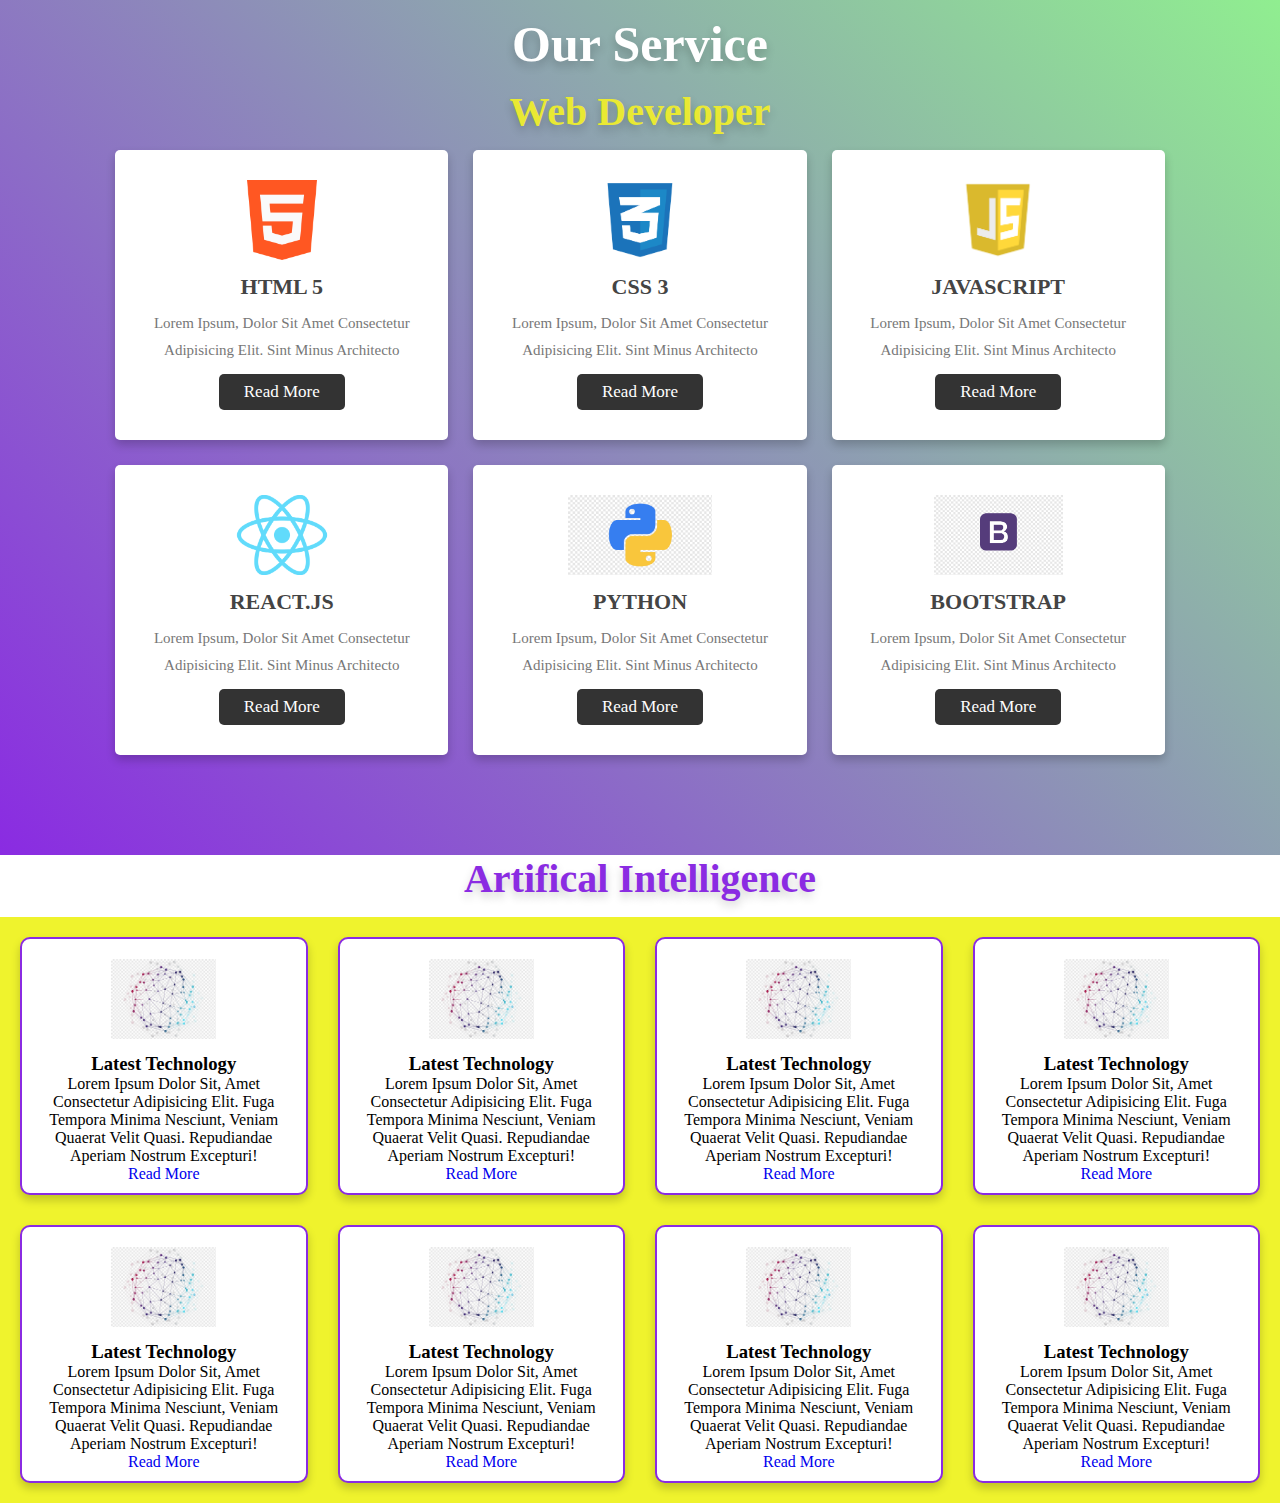
==== service.html @ 6fd2b8f4 "Add files via upload" ====
<!DOCTYPE html>
<html lang="en">
<head>
    <meta charset="UTF-8">
    <meta http-equiv="X-UA-Compatible" content="IE=edge">
    <meta name="viewport" content="width=device-width, initial-scale=1.0">
    <title>Service</title>
    <link rel="stylesheet" href="service.css">
</head>
<body>
    <div class ="service">
        <h1 class="heading">our service</h1>
        <h4 class="heading1">Web Developer</h4>
        <div class="box-service">
            <div class="box">
                <img src="service/732212.png" alt="">
                <h3>HTML 5</h3>
                <p>Lorem ipsum, dolor sit amet consectetur adipisicing elit. Sint minus architecto</p>
                <a href="https://www.w3schools.com/html/" class="btn">read more</a>
            </div>
            <div class="box">
                <img src="service/css3.png" alt="">
                <h3>CSS 3</h3>
                <p>Lorem ipsum, dolor sit amet consectetur adipisicing elit. Sint minus architecto</p>
                <a href="#" class="btn">read more</a>
            </div>
            <div class="box">
                <img src="service/js.png" alt="">
                <h3>JAVASCRIPT</h3>
                <p>Lorem ipsum, dolor sit amet consectetur adipisicing elit. Sint minus architecto</p>
                <a href="https://www.w3schools.com/js/" class="btn">read more</a>
            </div>
            <div class="box">
                <img src="service/React.png" alt="">
                <h3>REACT.JS</h3>
                <p>Lorem ipsum, dolor sit amet consectetur adipisicing elit. Sint minus architecto</p>
                <a href="#" class="btn">read more</a>
            </div>
            <div class="box">
                <img src="service/python.png" alt="">
                <h3>PYTHON</h3>
                <p>Lorem ipsum, dolor sit amet consectetur adipisicing elit. Sint minus architecto</p>
                <a href="#" class="btn">read more</a>
            </div>
            <div class="box">
                <img src="service/Boot.png" alt="">
                <h3>BOOTSTRAP</h3>
                <p>Lorem ipsum, dolor sit amet consectetur adipisicing elit. Sint minus architecto</p>
                <a href="#" class="btn">read more</a>
            </div>
        </div>
    </div>
                     <!-- Artifical Intelligence -->

    <h1 class="heading3">Artifical Intelligence</h1>
    <div class="box-container1">
        <div class="box2">
            <div class="icon">
                <img src="service/block.png" alt="">
            </div>
            <h3 class="title">Latest Technology</h3>
            <p>Lorem ipsum dolor sit, amet consectetur adipisicing elit. Fuga tempora minima nesciunt, veniam quaerat
                velit quasi. Repudiandae aperiam nostrum excepturi!</p>
            <a href="#">Read More</a>

        </div>
        <div class="box2">
            <div class="icon">
                <img src="service/block.png" alt="">
            </div>
            <h3 class="title">Latest Technology</h3>
            <p>Lorem ipsum dolor sit, amet consectetur adipisicing elit. Fuga tempora minima nesciunt, veniam quaerat
                velit quasi. Repudiandae aperiam nostrum excepturi!</p>
            <a href="#">Read More</a>

        </div>
        <div class="box2">
            <div class="icon">
                <img src="service/block.png" alt="">
            </div>
            <h3 class="title">Latest Technology</h3>
            <p>Lorem ipsum dolor sit, amet consectetur adipisicing elit. Fuga tempora minima nesciunt, veniam quaerat
                velit quasi. Repudiandae aperiam nostrum excepturi!</p>
            <a href="#">Read More</a>

        </div>
        <div class="box2">
            <div class="icon">
                <img src="service/block.png" alt="">
            </div>
            <h3 class="title">Latest Technology</h3>
            <p>Lorem ipsum dolor sit, amet consectetur adipisicing elit. Fuga tempora minima nesciunt, veniam quaerat
                velit quasi. Repudiandae aperiam nostrum excepturi!</p>
            <a href="#">Read More</a>

        </div>
        <div class="box2">
            <div class="icon">
                <img src="service/block.png" alt="">
            </div>
            <h3 class="title">Latest Technology</h3>
            <p>Lorem ipsum dolor sit, amet consectetur adipisicing elit. Fuga tempora minima nesciunt, veniam quaerat
                velit quasi. Repudiandae aperiam nostrum excepturi!</p>
            <a href="#">Read More</a>

        </div>
        <div class="box2">
            <div class="icon">
                <img src="service/block.png" alt="">
            </div>
            <h3 class="title">Latest Technology</h3>
            <p>Lorem ipsum dolor sit, amet consectetur adipisicing elit. Fuga tempora minima nesciunt, veniam quaerat
                velit quasi. Repudiandae aperiam nostrum excepturi!</p>
            <a href="#">Read More</a>

        </div>
        <div class="box2">
            <div class="icon">
                <img src="service/block.png" alt="">
            </div>
            <h3 class="title">Latest Technology</h3>
            <p>Lorem ipsum dolor sit, amet consectetur adipisicing elit. Fuga tempora minima nesciunt, veniam quaerat
                velit quasi. Repudiandae aperiam nostrum excepturi!</p>
            <a href="#">Read More</a>

        </div>
        <div class="box2">
            <div class="icon">
                <img src="service/block.png" alt="">
            </div>
            <h3 class="title">Latest Technology</h3>
            <p>Lorem ipsum dolor sit, amet consectetur adipisicing elit. Fuga tempora minima nesciunt, veniam quaerat
                velit quasi. Repudiandae aperiam nostrum excepturi!</p>
            <a href="#">Read More</a>

        </div>
    </div>


    
                        <!-- Latest Technology -->


    <!-- <h1 class="heading4">Latest Technology</h1>
    <div class="box-container">
        <div class="box3">
            <div class="icon">
                <img src="service/block.png" alt="">
            </div>
            <h3 class="title">Latest Technology</h3>
            <p>Lorem ipsum dolor sit, amet consectetur adipisicing elit. Fuga tempora minima nesciunt, veniam quaerat
                velit quasi. Repudiandae aperiam nostrum excepturi!</p>
            <a href="#">Read More</a>

        </div>
        <div class="box3">
            <div class="icon">
                <img src="service/block.png" alt="">
            </div>
            <h3 class="title">Latest Technology</h3>
            <p>Lorem ipsum dolor sit, amet consectetur adipisicing elit. Fuga tempora minima nesciunt, veniam quaerat
                velit quasi. Repudiandae aperiam nostrum excepturi!</p>
            <a href="#">Read More</a>

        </div>
        <div class="box3">
            <div class="icon">
                <img src="service/block.png" alt="">
            </div>
            <h3 class="title">Latest Technology</h3>
            <p>Lorem ipsum dolor sit, amet consectetur adipisicing elit. Fuga tempora minima nesciunt, veniam quaerat
                velit quasi. Repudiandae aperiam nostrum excepturi!</p>
            <a href="#">Read More</a>

        </div>
        <div class="box3">
            <div class="icon">
                <img src="service/block.png" alt="">
            </div>
            <h3 class="title">Latest Technology</h3>
            <p>Lorem ipsum dolor sit, amet consectetur adipisicing elit. Fuga tempora minima nesciunt, veniam quaerat
                velit quasi. Repudiandae aperiam nostrum excepturi!</p>
            <a href="#">Read More</a>

        </div>
        <div class="box3">
            <div class="icon">
                <img src="service/block.png" alt="">
            </div>
            <h3 class="title">Latest Technology</h3>
            <p>Lorem ipsum dolor sit, amet consectetur adipisicing elit. Fuga tempora minima nesciunt, veniam quaerat
                velit quasi. Repudiandae aperiam nostrum excepturi!</p>
            <a href="#">Read More</a>

        </div>
        <div class="box3">
            <div class="icon">
                <img src="service/block.png" alt="">
            </div>
            <h3 class="title">Latest Technology</h3>
            <p>Lorem ipsum dolor sit, amet consectetur adipisicing elit. Fuga tempora minima nesciunt, veniam quaerat
                velit quasi. Repudiandae aperiam nostrum excepturi!</p>
            <a href="#">Read More</a>

        </div>
        <div class="box3">
            <div class="icon">
                <img src="service/block.png" alt="">
            </div>
            <h3 class="title">Latest Technology</h3>
            <p>Lorem ipsum dolor sit, amet consectetur adipisicing elit. Fuga tempora minima nesciunt, veniam quaerat
                velit quasi. Repudiandae aperiam nostrum excepturi!</p>
            <a href="#">Read More</a>

        </div>
        <div class="box3">
            <div class="icon">
                <img src="service/block.png" alt="">
            </div>
            <h3 class="title">Latest Technology</h3>
            <p>Lorem ipsum dolor sit, amet consectetur adipisicing elit. Fuga tempora minima nesciunt, veniam quaerat
                velit quasi. Repudiandae aperiam nostrum excepturi!</p>
            <a href="#">Read More</a>

        </div> -->
    </div>
</body>
</html>
---- service.css ----
*{
    margin: 0;
    padding: 0;
    box-sizing: border-box;
    outline: none;
    border: none;
    text-decoration: none;
    text-transform: capitalize;
    transition: .2s linear;
}
.service{
    background: linear-gradient(45deg, blueviolet, lightgreen);
    padding: 15px 9%;
    padding-bottom: 100px;
}
.service .heading{
    text-align: center;
    padding-bottom: 15px;
    color: #fff;
    text-shadow: 0 5px 10px rgba(0,0,0,.2);
    font-size: 50px;
}
.service .heading1{
    text-align: center;
    padding-bottom: 15px;
    color: rgb(233, 233, 51);
    text-shadow: 0 5px 10px rgba(0,0,0,.2);
    font-size: 40px;
}
.service .box-service{
    display: grid;
    grid-template-columns: repeat(auto-fit, minmax(270px,1fr));
    gap: 25px;
}
.service .box-service .box{
    /* width: 300px; */
    box-shadow: 0 5px 10px rgba(0,0,0,.2);
    border-radius: 5px;
    background: #fff;
    text-align: center;
    padding: 30px 20px;
    
}
.service .box-service .box img{
    height: 80px;
}
.service .box-service .box h3 {
    color: #444;
    font-size: 22px;
    padding: 10px 0;
}
.service .box-service .box h4 {
    color: #444;
    font-size: 22px;
    padding: 10px 0;
}
.service .box-service .box p{
    color: #777;
    font-size: 15px;
    line-height: 1.8;
}
.service .box-service .box .btn{
    margin-top: 10px;
    display: inline-block;
    background: #333;
    color: #fff;
    font-size: 17px;
    border-radius: 5px;
    padding: 8px 25px;
}
.service .box-service .box .btn:hover{
    letter-spacing: 1px;
}
.service .box-service .box:hover{
    box-shadow: 0 10px 15px rgba(0,0,0,.3);
    transform: scale(1.02);
}
                    /* Artifical Intelligence */

.heading3{
    text-align: center;
    padding-bottom: 15px;
    color: blueviolet;
    text-shadow: 0 5px 10px rgba(0,0,0,.2);
    font-size: 40px;
}
.box-container1{
    background-color: rgb(239, 243, 45);
    display: grid;
    grid-template-columns: repeat(auto-fit,minmax(250px,1fr));
    gap: 30px;
    padding: 20px;

}
.box-container1 .box2{
    /* height: 250px; */
    box-shadow: 0 5px 10px rgba(0,0,0,.2);
    padding: 10px;
    border-radius: 10px;
    background: #fff;
    border: 2px solid blueviolet;
    text-align: center;
}
.box2 .icon img{
    height: 80px;
    margin: 10px 0;
}
.box-container .box2 .title{
    color: blueviolet;
    font-size: 20px;
}
.box-container .box2 p{
    font-size: 13px;
    color: #666;
    padding: 10px;
}
.box-container .box2 a{
    color: blueviolet;
    text-decoration: none;
    display: block;
    padding: 10px 0;
    font-size: 17px;
    cursor: pointer;
}
.box-container .box2:hover{
    color: #666;
}

/* <!-- Latest Technology --> */


/* 

.heading4{
    text-align: center;
    padding-bottom: 15px;
    color: blueviolet;
    text-shadow: 0 5px 10px rgba(0,0,0,.2);
    font-size: 40px;
}
.box-container{
    background-color: rgb(239, 243, 45);
    display: grid;
    grid-template-columns: repeat(auto-fit,minmax(250px,1fr));
    gap: 30px;
    padding: 20px;

}
.box-container .box3{
     height: 250px; 
    box-shadow: 0 5px 10px rgba(0,0,0,.2);
    padding: 10px;
    border-radius: 10px;
    background: #fff;
    border: 2px solid blueviolet;
    text-align: center;
}
.box3 .icon img{
    height: 80px;
    margin: 10px 0;
}
.box-container .box3 .title{
    color: blueviolet;
    font-size: 20px;
}
.box-container .box3 p{
    font-size: 13px;
    color: #666;
    padding: 10px;
}
.box-container .box3 a{
    color: blueviolet;
    text-decoration: none;
    display: block;
    padding: 10px 0;
    font-size: 17px;
    cursor: pointer;
}
.box-container .box3:hover{
    color: #666;
} */
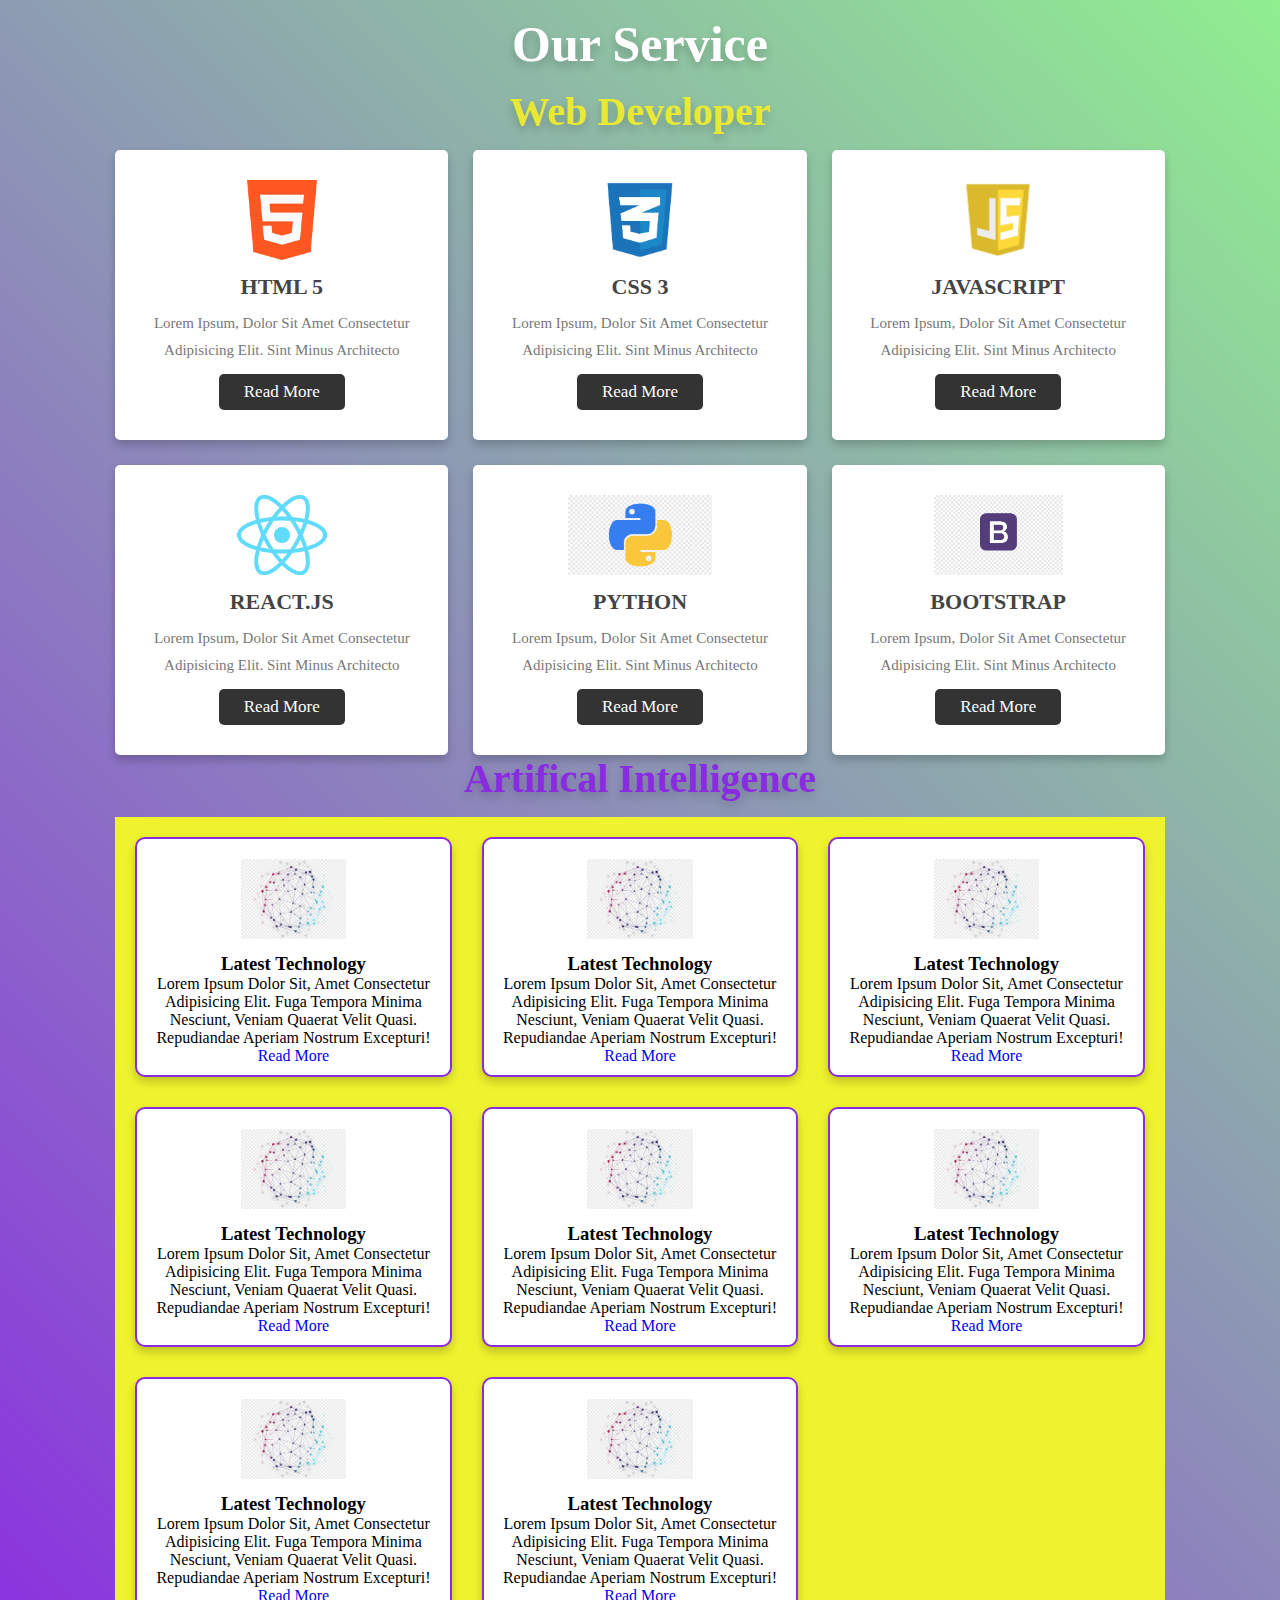
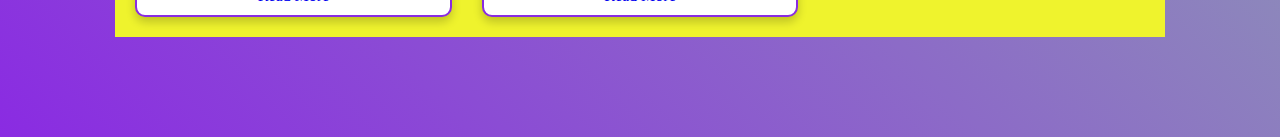
==== commit 9e6e5450: "Update service.html" ====
--- a/service.html
+++ b/service.html
@@ -49,7 +49,7 @@
                 <a href="#" class="btn">read more</a>
             </div>
         </div>
-    </div>
+    
                      <!-- Artifical Intelligence -->
 
     <h1 class="heading3">Artifical Intelligence</h1>
@@ -61,7 +61,7 @@
             <h3 class="title">Latest Technology</h3>
             <p>Lorem ipsum dolor sit, amet consectetur adipisicing elit. Fuga tempora minima nesciunt, veniam quaerat
                 velit quasi. Repudiandae aperiam nostrum excepturi!</p>
-            <a href="#">Read More</a>
+            <a href="#" class="btn">Read More</a>
 
         </div>
         <div class="box2">
@@ -71,7 +71,7 @@
             <h3 class="title">Latest Technology</h3>
             <p>Lorem ipsum dolor sit, amet consectetur adipisicing elit. Fuga tempora minima nesciunt, veniam quaerat
                 velit quasi. Repudiandae aperiam nostrum excepturi!</p>
-            <a href="#">Read More</a>
+            <a href="#" class="btn">Read More</a>
 
         </div>
         <div class="box2">
@@ -81,7 +81,7 @@
             <h3 class="title">Latest Technology</h3>
             <p>Lorem ipsum dolor sit, amet consectetur adipisicing elit. Fuga tempora minima nesciunt, veniam quaerat
                 velit quasi. Repudiandae aperiam nostrum excepturi!</p>
-            <a href="#">Read More</a>
+            <a href="#" class="btn">Read More</a>
 
         </div>
         <div class="box2">
@@ -91,7 +91,7 @@
             <h3 class="title">Latest Technology</h3>
             <p>Lorem ipsum dolor sit, amet consectetur adipisicing elit. Fuga tempora minima nesciunt, veniam quaerat
                 velit quasi. Repudiandae aperiam nostrum excepturi!</p>
-            <a href="#">Read More</a>
+            <a href="#" class="btn">Read More</a>
 
         </div>
         <div class="box2">
@@ -101,7 +101,7 @@
             <h3 class="title">Latest Technology</h3>
             <p>Lorem ipsum dolor sit, amet consectetur adipisicing elit. Fuga tempora minima nesciunt, veniam quaerat
                 velit quasi. Repudiandae aperiam nostrum excepturi!</p>
-            <a href="#">Read More</a>
+            <a href="#" class="btn">Read More</a>
 
         </div>
         <div class="box2">
@@ -111,7 +111,7 @@
             <h3 class="title">Latest Technology</h3>
             <p>Lorem ipsum dolor sit, amet consectetur adipisicing elit. Fuga tempora minima nesciunt, veniam quaerat
                 velit quasi. Repudiandae aperiam nostrum excepturi!</p>
-            <a href="#">Read More</a>
+            <a href="#" class="btn">Read More</a>
 
         </div>
         <div class="box2">
@@ -121,7 +121,7 @@
             <h3 class="title">Latest Technology</h3>
             <p>Lorem ipsum dolor sit, amet consectetur adipisicing elit. Fuga tempora minima nesciunt, veniam quaerat
                 velit quasi. Repudiandae aperiam nostrum excepturi!</p>
-            <a href="#">Read More</a>
+            <a href="#" class="btn">Read More</a>
 
         </div>
         <div class="box2">
@@ -131,98 +131,14 @@
             <h3 class="title">Latest Technology</h3>
             <p>Lorem ipsum dolor sit, amet consectetur adipisicing elit. Fuga tempora minima nesciunt, veniam quaerat
                 velit quasi. Repudiandae aperiam nostrum excepturi!</p>
-            <a href="#">Read More</a>
+            <a href="#" class="btn">Read More</a>
 
         </div>
     </div>
 
 
     
-                        <!-- Latest Technology -->
-
-
-    <!-- <h1 class="heading4">Latest Technology</h1>
-    <div class="box-container">
-        <div class="box3">
-            <div class="icon">
-                <img src="service/block.png" alt="">
-            </div>
-            <h3 class="title">Latest Technology</h3>
-            <p>Lorem ipsum dolor sit, amet consectetur adipisicing elit. Fuga tempora minima nesciunt, veniam quaerat
-                velit quasi. Repudiandae aperiam nostrum excepturi!</p>
-            <a href="#">Read More</a>
-
-        </div>
-        <div class="box3">
-            <div class="icon">
-                <img src="service/block.png" alt="">
-            </div>
-            <h3 class="title">Latest Technology</h3>
-            <p>Lorem ipsum dolor sit, amet consectetur adipisicing elit. Fuga tempora minima nesciunt, veniam quaerat
-                velit quasi. Repudiandae aperiam nostrum excepturi!</p>
-            <a href="#">Read More</a>
-
-        </div>
-        <div class="box3">
-            <div class="icon">
-                <img src="service/block.png" alt="">
-            </div>
-            <h3 class="title">Latest Technology</h3>
-            <p>Lorem ipsum dolor sit, amet consectetur adipisicing elit. Fuga tempora minima nesciunt, veniam quaerat
-                velit quasi. Repudiandae aperiam nostrum excepturi!</p>
-            <a href="#">Read More</a>
-
-        </div>
-        <div class="box3">
-            <div class="icon">
-                <img src="service/block.png" alt="">
-            </div>
-            <h3 class="title">Latest Technology</h3>
-            <p>Lorem ipsum dolor sit, amet consectetur adipisicing elit. Fuga tempora minima nesciunt, veniam quaerat
-                velit quasi. Repudiandae aperiam nostrum excepturi!</p>
-            <a href="#">Read More</a>
-
-        </div>
-        <div class="box3">
-            <div class="icon">
-                <img src="service/block.png" alt="">
-            </div>
-            <h3 class="title">Latest Technology</h3>
-            <p>Lorem ipsum dolor sit, amet consectetur adipisicing elit. Fuga tempora minima nesciunt, veniam quaerat
-                velit quasi. Repudiandae aperiam nostrum excepturi!</p>
-            <a href="#">Read More</a>
-
-        </div>
-        <div class="box3">
-            <div class="icon">
-                <img src="service/block.png" alt="">
-            </div>
-            <h3 class="title">Latest Technology</h3>
-            <p>Lorem ipsum dolor sit, amet consectetur adipisicing elit. Fuga tempora minima nesciunt, veniam quaerat
-                velit quasi. Repudiandae aperiam nostrum excepturi!</p>
-            <a href="#">Read More</a>
-
-        </div>
-        <div class="box3">
-            <div class="icon">
-                <img src="service/block.png" alt="">
-            </div>
-            <h3 class="title">Latest Technology</h3>
-            <p>Lorem ipsum dolor sit, amet consectetur adipisicing elit. Fuga tempora minima nesciunt, veniam quaerat
-                velit quasi. Repudiandae aperiam nostrum excepturi!</p>
-            <a href="#">Read More</a>
-
-        </div>
-        <div class="box3">
-            <div class="icon">
-                <img src="service/block.png" alt="">
-            </div>
-            <h3 class="title">Latest Technology</h3>
-            <p>Lorem ipsum dolor sit, amet consectetur adipisicing elit. Fuga tempora minima nesciunt, veniam quaerat
-                velit quasi. Repudiandae aperiam nostrum excepturi!</p>
-            <a href="#">Read More</a>
-
-        </div> -->
+                
     </div>
 </body>
-</html>+</html>
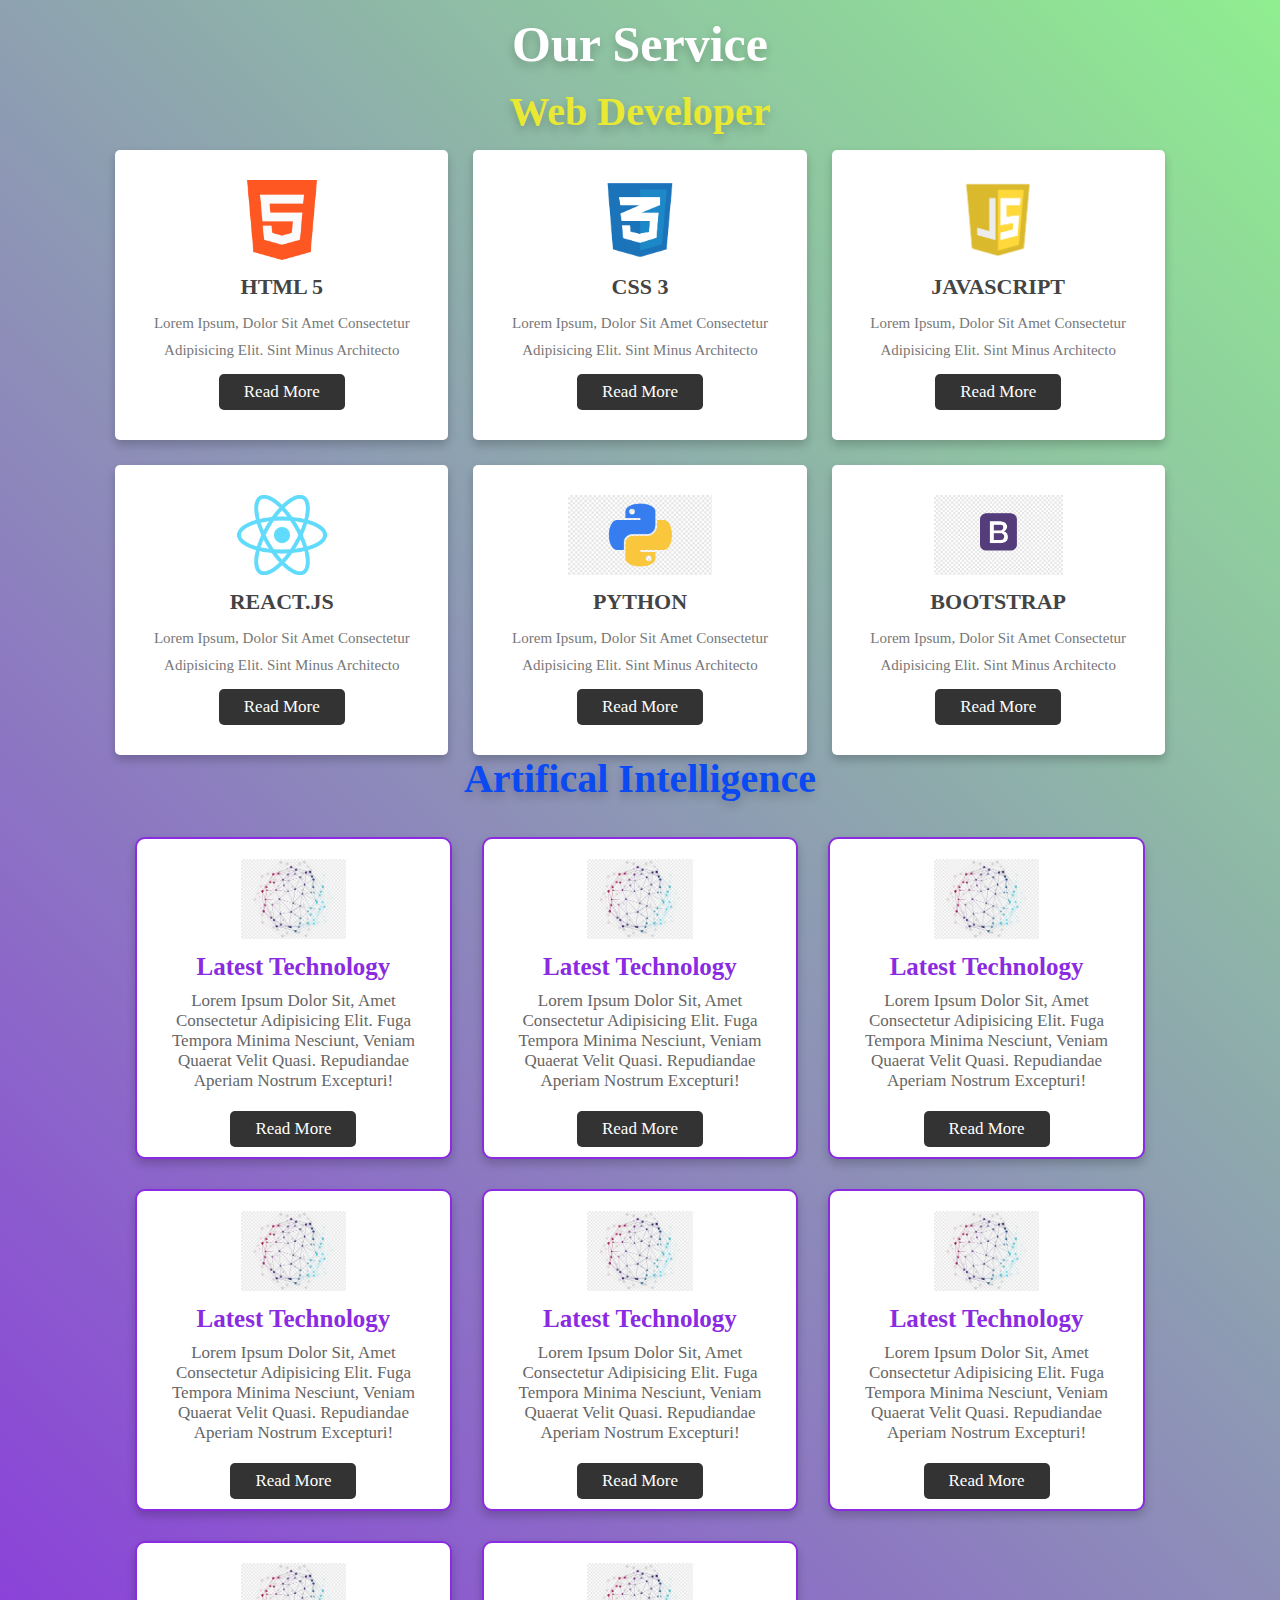
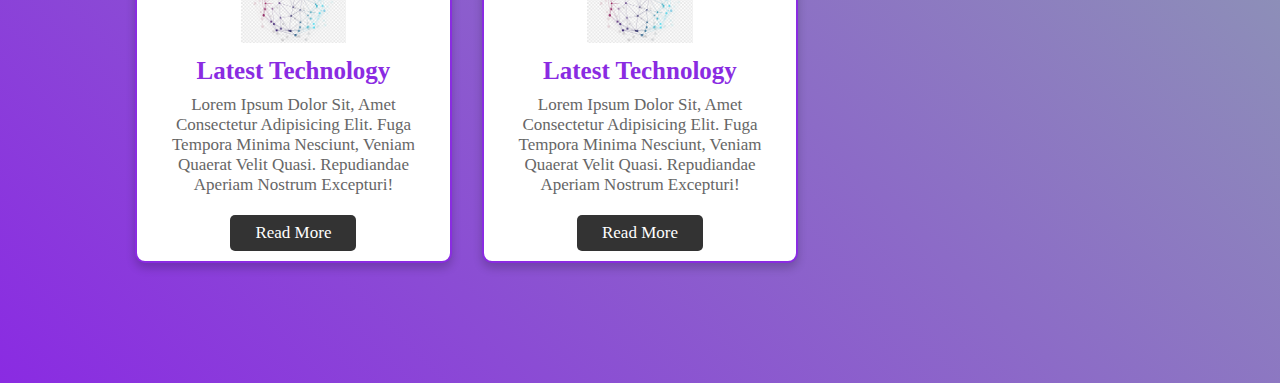
==== commit 1a82ebad: "Update service.html" ====
--- a/service.html
+++ b/service.html
@@ -134,11 +134,7 @@
             <a href="#" class="btn">Read More</a>
 
         </div>
-    </div>
-
-
-    
-                
-    </div>
+    </div>             
+ </div>
 </body>
 </html>
--- a/service.css
+++ b/service.css
@@ -59,7 +59,7 @@
     font-size: 15px;
     line-height: 1.8;
 }
-.service .box-service .box .btn{
+.btn{
     margin-top: 10px;
     display: inline-block;
     background: #333;
@@ -68,10 +68,10 @@
     border-radius: 5px;
     padding: 8px 25px;
 }
-.service .box-service .box .btn:hover{
+.btn:hover{
     letter-spacing: 1px;
 }
-.service .box-service .box:hover{
+.box:hover{
     box-shadow: 0 10px 15px rgba(0,0,0,.3);
     transform: scale(1.02);
 }
@@ -80,12 +80,11 @@
 .heading3{
     text-align: center;
     padding-bottom: 15px;
-    color: blueviolet;
+    color: rgb(11, 73, 243);
     text-shadow: 0 5px 10px rgba(0,0,0,.2);
     font-size: 40px;
 }
 .box-container1{
-    background-color: rgb(239, 243, 45);
     display: grid;
     grid-template-columns: repeat(auto-fit,minmax(250px,1fr));
     gap: 30px;
@@ -105,77 +104,12 @@
     height: 80px;
     margin: 10px 0;
 }
-.box-container .box2 .title{
+.box-container1 .box2 .title{
     color: blueviolet;
-    font-size: 20px;
+    font-size: 25px;
 }
-.box-container .box2 p{
-    font-size: 13px;
+.box-container1 .box2 p{
+    font-size: 17px;
     color: #666;
     padding: 10px;
 }
-.box-container .box2 a{
-    color: blueviolet;
-    text-decoration: none;
-    display: block;
-    padding: 10px 0;
-    font-size: 17px;
-    cursor: pointer;
-}
-.box-container .box2:hover{
-    color: #666;
-}
-
-/* <!-- Latest Technology --> */
-
-
-/* 
-
-.heading4{
-    text-align: center;
-    padding-bottom: 15px;
-    color: blueviolet;
-    text-shadow: 0 5px 10px rgba(0,0,0,.2);
-    font-size: 40px;
-}
-.box-container{
-    background-color: rgb(239, 243, 45);
-    display: grid;
-    grid-template-columns: repeat(auto-fit,minmax(250px,1fr));
-    gap: 30px;
-    padding: 20px;
-
-}
-.box-container .box3{
-     height: 250px; 
-    box-shadow: 0 5px 10px rgba(0,0,0,.2);
-    padding: 10px;
-    border-radius: 10px;
-    background: #fff;
-    border: 2px solid blueviolet;
-    text-align: center;
-}
-.box3 .icon img{
-    height: 80px;
-    margin: 10px 0;
-}
-.box-container .box3 .title{
-    color: blueviolet;
-    font-size: 20px;
-}
-.box-container .box3 p{
-    font-size: 13px;
-    color: #666;
-    padding: 10px;
-}
-.box-container .box3 a{
-    color: blueviolet;
-    text-decoration: none;
-    display: block;
-    padding: 10px 0;
-    font-size: 17px;
-    cursor: pointer;
-}
-.box-container .box3:hover{
-    color: #666;
-} */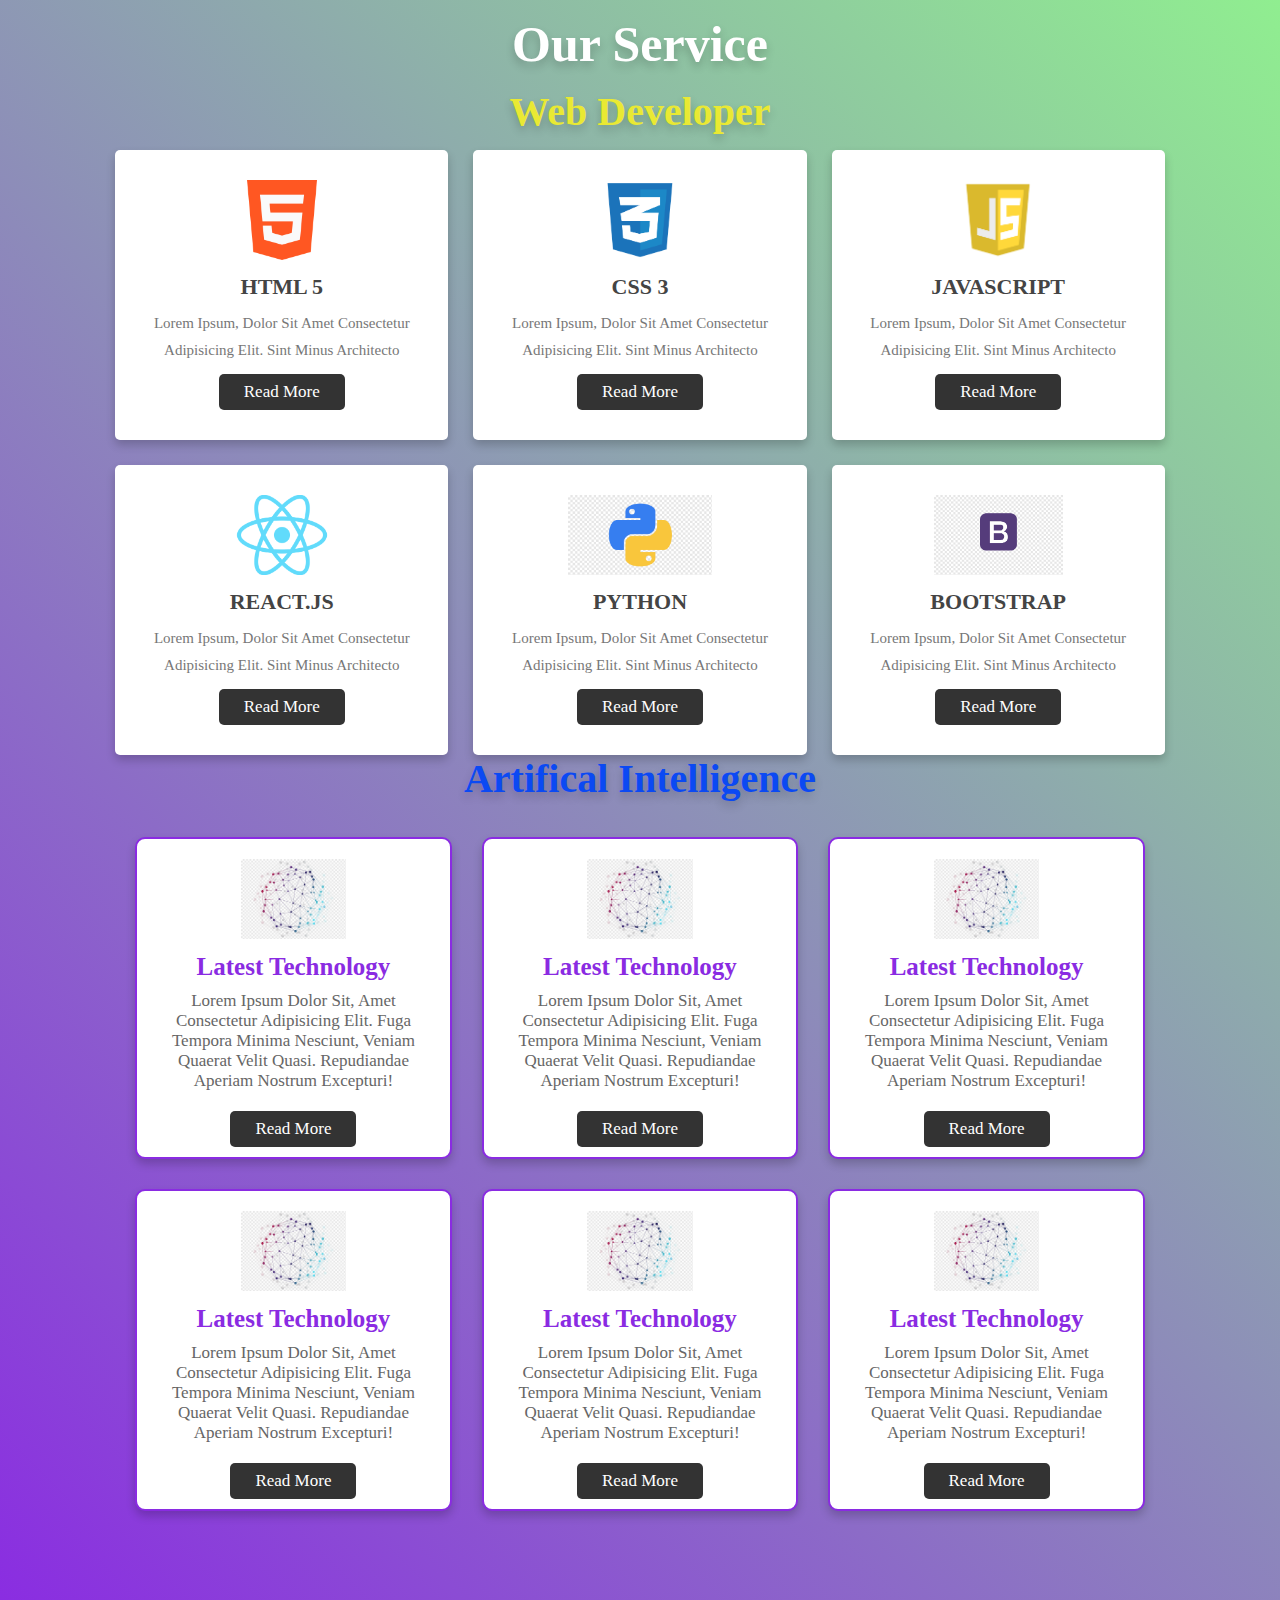
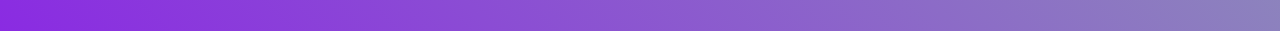
==== commit 686f8a2d: "Update service.html" ====
--- a/service.html
+++ b/service.html
@@ -112,27 +112,6 @@
             <p>Lorem ipsum dolor sit, amet consectetur adipisicing elit. Fuga tempora minima nesciunt, veniam quaerat
                 velit quasi. Repudiandae aperiam nostrum excepturi!</p>
             <a href="#" class="btn">Read More</a>
-
-        </div>
-        <div class="box2">
-            <div class="icon">
-                <img src="service/block.png" alt="">
-            </div>
-            <h3 class="title">Latest Technology</h3>
-            <p>Lorem ipsum dolor sit, amet consectetur adipisicing elit. Fuga tempora minima nesciunt, veniam quaerat
-                velit quasi. Repudiandae aperiam nostrum excepturi!</p>
-            <a href="#" class="btn">Read More</a>
-
-        </div>
-        <div class="box2">
-            <div class="icon">
-                <img src="service/block.png" alt="">
-            </div>
-            <h3 class="title">Latest Technology</h3>
-            <p>Lorem ipsum dolor sit, amet consectetur adipisicing elit. Fuga tempora minima nesciunt, veniam quaerat
-                velit quasi. Repudiandae aperiam nostrum excepturi!</p>
-            <a href="#" class="btn">Read More</a>
-
         </div>
     </div>             
  </div>
